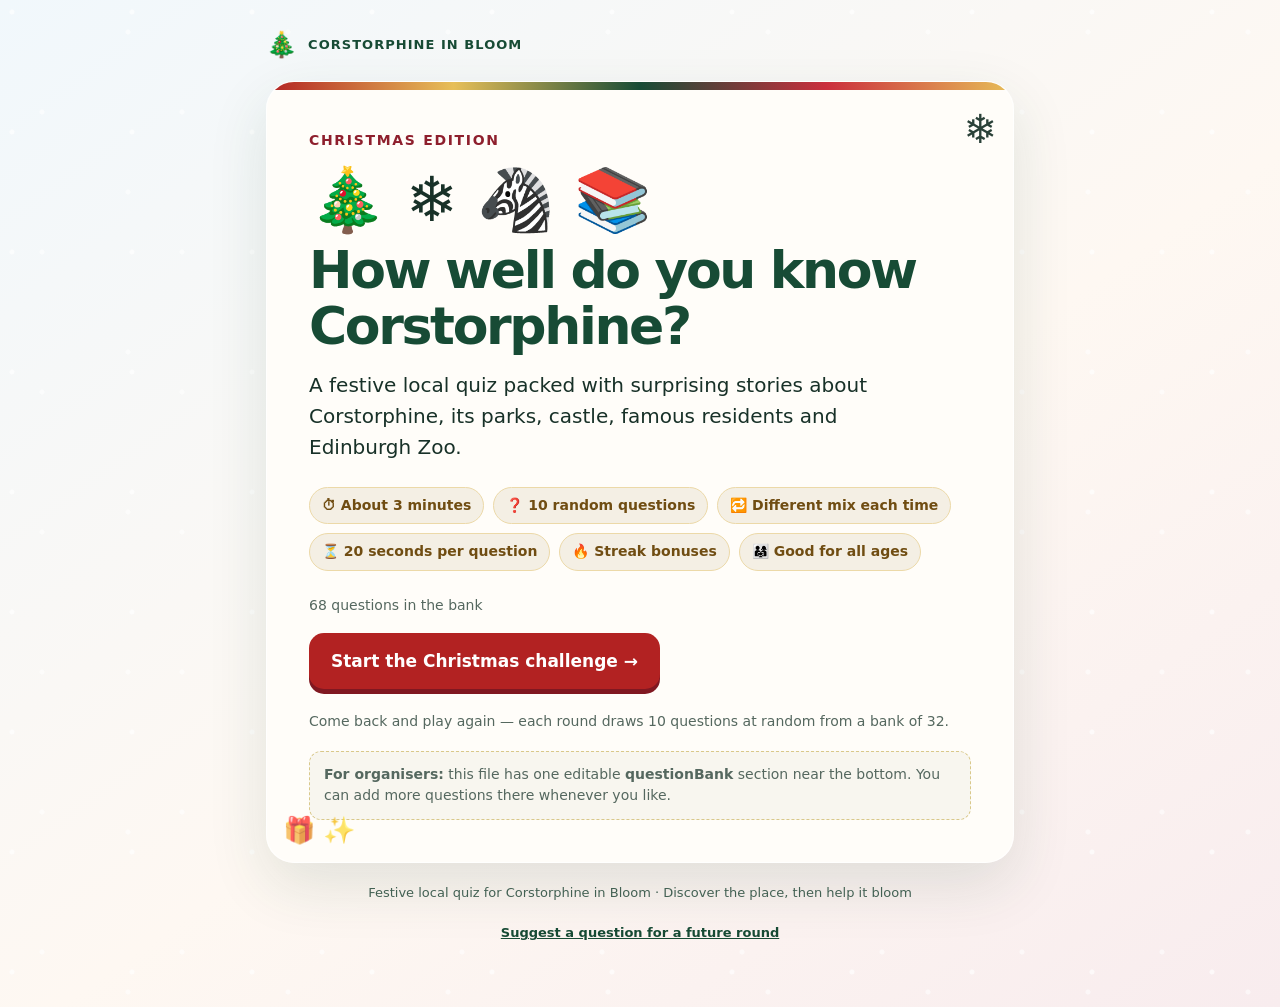
==== quiz/index.html @ d13b9b43 "Publish Corstorphine Christmas quiz with embedded local photos" ====
<!doctype html>
<html lang="en-GB">
<head>
<meta charset="utf-8">
<meta name="viewport" content="width=device-width,initial-scale=1">
<meta name="theme-color" content="#174b35">
<title>How Well Do You Know Corstorphine? – Christmas Edition</title>
<meta name="description" content="A festive local quiz from Corstorphine in Bloom with 10 rotating questions about Corstorphine, its parks and local stories.">
<style>
:root{
  --pine:#174b35;
  --holly:#b22222;
  --berry:#cb2f3d;
  --gold:#e7bf58;
  --snow:#fffdf9;
  --ice:#eef7fb;
  --ink:#183128;
  --muted:#55685f;
}
*{box-sizing:border-box}
body{
  margin:0;
  min-height:100vh;
  color:var(--ink);
  font:17px/1.55 system-ui,-apple-system,Segoe UI,Arial,sans-serif;
  background:
    radial-gradient(circle at 10% 10%, rgba(255,255,255,.65) 0 2px, transparent 3px),
    radial-gradient(circle at 80% 20%, rgba(255,255,255,.55) 0 2px, transparent 3px),
    radial-gradient(circle at 30% 80%, rgba(255,255,255,.55) 0 2px, transparent 3px),
    linear-gradient(145deg,#f1f8fc 0%,#fef8f2 55%,#f8ecee 100%);
  background-size:120px 120px,160px 160px,140px 140px,auto;
}
.wrap{max-width:780px;margin:auto;padding:26px 16px 48px}
.brand{display:flex;align-items:center;gap:10px;margin-bottom:16px;font-size:13px;font-weight:800;letter-spacing:.08em;text-transform:uppercase;color:var(--pine)}
.brand .icon{font-size:25px}
.panel{
  position:relative;
  overflow:hidden;
  background:rgba(255,253,249,.95);
  border-radius:28px;
  padding:clamp(22px,5vw,42px);
  border:1px solid rgba(255,255,255,.85);
  box-shadow:0 22px 60px rgba(23,75,53,.12);
}
.panel:before{
  content:"";
  position:absolute;inset:0 0 auto 0;height:8px;
  background:linear-gradient(90deg,var(--holly),var(--gold),var(--pine),var(--berry),var(--gold));
}
.hidden{display:none!important}
.decor-top{position:absolute;right:16px;top:16px;font-size:40px;opacity:.92}
.decor-bottom{position:absolute;left:16px;bottom:12px;font-size:26px;opacity:.75}
.eyebrow{font-weight:850;font-size:14px;letter-spacing:.12em;text-transform:uppercase;color:#8e1f2d;margin-top:6px}
.heroart{font-size:62px;line-height:1;margin:18px 0 12px}
h1{font-size:clamp(31px,6vw,52px);line-height:1.06;letter-spacing:-.045em;margin:10px 0 16px;color:var(--pine)}
h2{font-size:clamp(24px,4vw,34px);line-height:1.2;margin:12px 0 18px;color:var(--pine)}
p{margin:0 0 16px}
.lead{font-size:20px;max-width:610px}
.pills{display:flex;gap:9px;flex-wrap:wrap;margin:24px 0}
.pill{padding:7px 12px;border-radius:999px;font-size:14px;font-weight:750;background:#f4efe4;color:#704d12;border:1px solid #ecd9a8}
.primary,.secondary,.choice{font:inherit;cursor:pointer}
.primary{
  background:var(--holly);color:#fff;border:0;border-radius:15px;
  padding:15px 22px;font-weight:800;min-height:52px;
  box-shadow:0 5px 0 #801821;
}
.primary:hover{background:#c52c2c}
.primary:active{transform:translateY(3px);box-shadow:0 2px 0 #801821}
.secondary{
  background:white;color:var(--pine);border:2px solid #cfe0d6;border-radius:13px;
  padding:12px 17px;font-weight:750;
}
.primary:focus-visible,.secondary:focus-visible,.choice:focus-visible{outline:3px solid var(--gold);outline-offset:4px}
.progressrow{display:flex;justify-content:space-between;align-items:center;gap:8px;font-size:14px;font-weight:750;color:var(--muted);margin-bottom:12px}
.bar{height:11px;border-radius:999px;background:#e5ece8;overflow:hidden;margin-bottom:24px}
.fill{height:100%;width:0;transition:width .3s;background:linear-gradient(90deg,var(--pine),#2c7b59,var(--gold))}
.qemoji{font-size:58px;line-height:1.1;margin-bottom:10px}
.stack{display:grid;gap:12px}
.choice{
  background:#fff;border:2px solid #dde8e2;border-radius:16px;padding:14px 16px;text-align:left;
  color:var(--ink);min-height:55px;font-weight:650;transition:border-color .15s,background .15s,transform .08s;
}
.choice:hover:not(:disabled){border-color:#7fb193;background:#f5faf7;transform:translateY(-1px)}
.choice:disabled{cursor:default}
.choice.correct{border-color:#2f7c58;background:#e6f6ec}
.choice.wrong{border-color:#c36a5d;background:#fff1ee}
.feedback{border-left:5px solid #2f7c58;background:#edf8f0;padding:15px 18px;border-radius:8px;margin-top:20px}
.feedback strong{display:block;margin-bottom:6px}
.questionfoot{display:flex;justify-content:space-between;align-items:center;gap:12px;flex-wrap:wrap;margin-top:20px}
.scorebadge{background:#edf6ef;color:var(--pine);padding:7px 12px;border-radius:999px;font-weight:800}
.medal{display:block;font-size:82px;line-height:1;margin:6px 0 12px}
.bigscore{font-size:62px;line-height:1;font-weight:900;letter-spacing:-.05em;color:var(--pine);margin:8px 0 16px}
.sharebox{background:#f3f8f5;border:1px solid #deebe4;padding:18px;border-radius:16px;margin:20px 0}
.actions{display:flex;gap:11px;flex-wrap:wrap}
.small{font-size:14px;color:var(--muted)}
a{color:var(--pine);font-weight:750}
.footer{text-align:center;font-size:13px;color:#466356;margin-top:20px}
.codehint{background:#f8f6ef;border:1px dashed #d9c88a;padding:12px 14px;border-radius:12px;margin-top:18px}
.sr{position:absolute;width:1px;height:1px;padding:0;margin:-1px;overflow:hidden;clip:rect(0,0,0,0);white-space:nowrap;border:0}
@media(max-width:480px){
  .wrap{padding:14px 12px 34px}
  .panel{border-radius:22px}
  .heroart{font-size:48px}
  .actions>*{width:100%}
  .questionfoot .primary{width:100%}
}

/* Game edition additions */
.game-stats{display:grid;grid-template-columns:repeat(3,minmax(0,1fr));gap:8px;margin:0 0 16px}
.stat{background:#f3f8f3;border:1px solid #d9e8da;border-radius:13px;padding:8px 10px;text-align:center}
.stat strong{display:block;color:var(--pine);font-size:23px;font-variant-numeric:tabular-nums;line-height:1.2}
.stat span{font-size:12px;font-weight:750;color:var(--muted)}
.timer-low{background:#fff0ed;border-color:#dba5a0}.timer-low strong{color:#ae252c}
.question-photo{position:relative;margin:0 0 17px;border-radius:17px;overflow:hidden;background:#e3e9e4}
.question-photo img{width:100%;max-height:225px;object-fit:cover;display:block}
.question-photo figcaption{background:#f6f9f6;padding:5px 10px;font-size:11px;color:#486457}
.game-toast{min-height:30px;font-size:16px;font-weight:850;color:#b22222;margin:7px 0;transition:opacity .2s}
.board{background:#f8f4e9;border:1px solid #e9d9ad;padding:18px;border-radius:17px;margin:20px 0}
.board h2{font-size:23px;margin:0 0 6px}
.board ol{padding-left:26px;margin:12px 0;display:grid;gap:7px}
.board li{padding:8px;background:#fff;border-radius:8px}
.board label{font-weight:700;display:block;margin:12px 0 6px}
.board input{min-height:48px;border-radius:10px;border:2px solid #c8d8cd;font:inherit;padding:9px 12px;width:100%;max-width:310px}
.board .small{margin-top:8px}
.board .actions{margin-top:12px}
@media(prefers-reduced-motion:reduce){*{scroll-behavior:auto!important;transition:none!important}}
</style>
</head>
<body>
<main class="wrap">
  <div class="brand"><span class="icon">🎄</span> Corstorphine in Bloom</div>

  <section class="panel" id="intro">
    <div class="decor-top" aria-hidden="true">❄️</div>
    <div class="decor-bottom" aria-hidden="true">🎁 ✨</div>
    <div class="eyebrow">Christmas edition</div>
    <div class="heroart" aria-hidden="true">🎄 ❄️ 🦓 📚</div>
    <h1>How well do you know Corstorphine?</h1>
    <p class="lead">A festive local quiz packed with surprising stories about Corstorphine, its parks, castle, famous residents and Edinburgh Zoo.</p>
    <div class="pills">
      <span class="pill">⏱ About 3 minutes</span>
      <span class="pill">❓ 10 random questions</span>
      <span class="pill">🔁 Different mix each time</span><span class="pill">⏳ 20 seconds per question</span><span class="pill">🔥 Streak bonuses</span>
      <span class="pill">👨‍👩‍👧 Good for all ages</span>
    </div>
    <p class="small" id="bankCount">68 questions in the bank</p><button class="primary" id="start">Start the Christmas challenge →</button>
    <p class="small" style="margin-top:22px">Come back and play again — each round draws 10 questions at random from a bank of 32.</p>
    <div class="codehint small"><strong>For organisers:</strong> this file has one editable <strong>questionBank</strong> section near the bottom. You can add more questions there whenever you like.</div>
  </section>

  <section class="panel hidden" id="game" aria-label="Quiz">
    <div class="decor-top" aria-hidden="true">☃️</div>
    <div class="progressrow">
      <span id="counter">Question 1 of 10</span>
      <span id="runningScore">0 points</span>
    </div>
    <div class="bar" aria-hidden="true"><div class="fill" id="fill"></div></div><div class="game-stats"><div class="stat" id="timerbox"><strong id="timer">20</strong><span>Seconds left</span></div><div class="stat"><strong id="points">0</strong><span>Total points</span></div><div class="stat"><strong id="streak">0 🔥</strong><span>Correct streak</span></div></div><figure class="question-photo hidden" id="questionPhoto"><img id="questionImage" loading="lazy" alt=""/><figcaption id="photoCredit"></figcaption></figure><div id="bonusToast" class="game-toast" aria-live="polite"></div>
    <div id="qemoji" class="qemoji" aria-hidden="true">🎄</div>
    <h2 id="question"></h2>
    <div class="stack" id="choices"></div>
    <div id="feedback" class="feedback hidden" role="status" aria-live="polite"></div>
    <div class="questionfoot">
      <span class="small" id="hintline">Choose one answer</span>
      <button class="primary hidden" id="next">Next question →</button>
    </div>
  </section>

  <section class="panel hidden" id="result" aria-label="Your results">
    <div class="decor-top" aria-hidden="true">⭐</div>
    <div class="eyebrow">Quiz completed</div>
    <span id="medal" class="medal" aria-hidden="true">🏅</span>
    <h1 id="resulttitle">Corstorphine Explorer</h1>
    <div id="bigscore" class="bigscore">5 / 10</div><p id="finalPoints" style="font-weight:850;font-size:22px;color:var(--holly)"></p><p class="small" id="bestScore"></p>
    <p id="resultmessage" class="lead"></p>

    <div class="board"><h2>🏆 Beat your family!</h2><p class="small">Take turns on this device and see who gets the highest points. Nicknames only, no account needed.</p><label for="playerName">Your nickname</label><input id="playerName" maxlength="22" placeholder="e.g. Granny Mo" autocomplete="off"/><div class="actions"><button class="secondary" id="saveScore">Add to family board</button><button class="secondary" id="clearBoard">Clear board</button></div><ol id="leaderboard"><li>Be the first to set a score!</li></ol><p class="small">Scores stay in this browser only. They are not an online leaderboard.</p></div><div class="sharebox">
      <strong>Challenge your neighbours</strong>
      <p style="margin-top:8px">Share your score and see if anyone else can beat it.</p>
      <button class="primary" id="share">Share my result ↗</button>
      <p class="small" id="sharestatus" role="status" style="margin:12px 0 0"></p>
    </div>

    <h2 style="font-size:24px">Love Corstorphine? Help it bloom 🌸</h2>
    <p>Corstorphine in Bloom brings together residents, businesses, schools and community groups to brighten streets, care for planters and make the area more nature-friendly.</p>
    <p>Even <strong>15 minutes</strong> of watering, weeding or checking a planter can help. No experience is needed.</p>

    <div class="actions">
      <a class="primary" style="text-decoration:none;display:inline-flex;align-items:center" href="https://corstorphineinbloom.com/" target="_blank" rel="noopener">See what’s happening ↗</a>
      <button class="secondary" id="restart">Play again with 10 new questions ↻</button>
    </div>

    <p class="small" style="margin-top:22px">Questions are adapted from the 2026 Corstorphine Fair parks quiz, with Gyle Park excluded as requested. The bank now includes local inns, shops and street-name stories.</p>
  </section>

  <p class="footer">Festive local quiz for Corstorphine in Bloom · Discover the place, then help it bloom</p>
<p class="footer"><a href="mailto:corstorphineinbloom@gmail.com?subject=New%20Corstorphine%20Quiz%20Question">Suggest a question for a future round</a></p></main>

<script>
(()=>{'use strict';

/*
  EDITING THE QUIZ BANK
  ---------------------
  - Add new questions by copying one object and changing the text.
  - Keep four answer options in the array "a".
  - "right" is the answer number, starting from 0.
  - Example:
    {
      emoji:'🌳',
      q:'Your question goes here?',
      a:['Answer one','Answer two','Answer three','Answer four'],
      right:2,
      info:'A short explanation shown after the user answers.'
    }
  - The quiz automatically chooses 10 random questions each time.
*/

const quizSettings = {
  questionsPerRound: 10,
  quizTitle: 'How Well Do You Know Corstorphine?'
};

let questionBank = [
  {
    emoji:'⚽',
    q:'In which Corstorphine park did Hibs win their first Edinburgh Cup by beating Hearts in 1879?',
    a:['Union Park','St Margaret’s Park','Drum Brae Park','Clermiston Park'],
    right:0,
    info:'Union Park! Hibernian beat Hearts 2–0 in the Edinburgh Cup final replay in 1879. Hearts had won the 1878 final.'
  },
  {
    emoji:'🦓',
    q:'From which local green space might you spot zebras?',
    a:['Clermiston Park','Corstorphine Hill','Union Park','Drum Brae Park'],
    right:1,
    info:'Corstorphine Hill overlooks Edinburgh Zoo, so a zebra sighting is possible from the hill.'
  },
  {
    emoji:'🏅',
    q:'Where did Olympic champion Eric Liddell later run a 440-yard race?',
    a:['St Margaret’s Park','Union Park','Clermiston Park','Drum Brae Park'],
    right:1,
    info:'Union Park hosted a race involving Eric Liddell, the runner celebrated in Chariots of Fire.'
  },
  {
    emoji:'🗿',
    q:'Which local hill has signs of human activity from roughly 5,000 years ago?',
    a:['Corstorphine Hill','Blackford Hill','Craiglockhart Hill','Drum Brae Park'],
    right:0,
    info:'Corstorphine Hill has ancient cup-and-ring markings showing very early human activity.'
  },
  {
    emoji:'🎸',
    q:'Which park did author Irvine Welsh visit on breaks from his nearby workplace?',
    a:['St Margaret’s Park','Union Park','Clermiston Park','Drum Brae Park'],
    right:0,
    info:'St Margaret’s Park is linked to Irvine Welsh, who worked nearby at Ladywell House.'
  },
  {
    emoji:'✈️',
    q:'What famous aerobatic display team is shown flying over Corstorphine in this photo?',
    a:['The Red Arrows','The Blue Angels','The Snowbirds','The Battle of Britain Memorial Flight'],
    right:0,
    info:'The Red Arrows are the Royal Air Force aerobatic team, famous for their precision flying and smoke trails.'
  },
  {
    emoji:'⛪',
    q:'Which park is overlooked by a church designed by architect Sir Basil Spence?',
    a:['Union Park','Drum Brae Park','Clermiston Park','St Margaret’s Park'],
    right:2,
    info:'Clermiston Park is overlooked by St Andrew’s Church, designed by Sir Basil Spence.'
  },
  {
    emoji:'🏟️',
    q:'Which local park was used for annual Hearts supporters’ outings?',
    a:['St Margaret’s Park','Union Park','Clermiston Park','Drum Brae Park'],
    right:0,
    info:'St Margaret’s Park hosted annual Hearts supporters’ outings. The original Corstorphine Fair quiz also links these visits with the longer permitted opening hours of local pubs.'
  },
  {
    emoji:'🌄',
    q:'Which local place name comes from Gaelic for “brow of the ridge”?',
    a:['Clermiston','Carrick Knowe','Drum Brae','Pinkhill'],
    right:2,
    info:'Drum Brae comes from the Gaelic Druim Bràigh.'
  },
  {
    emoji:'🕰️',
    q:'Which park was created in 1961?',
    a:['Union Park','Drum Brae Park','St Margaret’s Park','Clermiston Park'],
    right:1,
    info:'Drum Brae Park is the youngest of the parks featured in this quiz.'
  },
  {
    emoji:'📚',
    q:'Which park has Drum Brae Library opposite it?',
    a:['Clermiston Park','St Margaret’s Park','Union Park','Drum Brae Park'],
    right:0,
    info:'Clermiston Park has Drum Brae Library opposite it.'
  },
  {
    emoji:'🚶',
    q:'Which hill is one of Corstorphine’s best-known places for views over the city and beyond?',
    a:['Union Park','Corstorphine Hill','Clermiston Park','St Margaret’s Park'],
    right:1,
    info:'Corstorphine Hill is famous for its views, woodland walks and links to local history and wildlife.'
  },
  {
    emoji:"📜",
    q:"What is the earliest recorded spelling of Corstorphine, appearing in a charter from 1128?",
    a:["Crostorfin", "Corstorphynne", "Corstorphan", "Crostorphill"],
    right:0,
    info:"Crostorfin (also recorded as Crostorfyn) appears in early records associated with David I and Holyrood Abbey."
  },
  {
    emoji:"🏰",
    q:"Which medieval family acquired Corstorphine lands during the 1370s?",
    a:["The Mowbrays", "The Forresters", "The Douglases", "The Sinclairs"],
    right:1,
    info:"Sir Adam Forrester bought Corstorphine lands in the 1370s. His family later became closely associated with the castle and church."
  },
  {
    emoji:"🏙️",
    q:"In which year was Corstorphine incorporated into Edinburgh?",
    a:["1896", "1913", "1920", "1935"],
    right:2,
    info:"Corstorphine became part of Edinburgh in 1920."
  },
  {
    emoji:"🕊️",
    q:"Which building survives from the old Corstorphine Castle estate?",
    a:["The castle gatehouse", "The dovecot", "The great hall", "The castle chapel"],
    right:1,
    info:"The 16th-century Corstorphine Dovecot, or Doocot, survives from the castle estate."
  },
  {
    emoji:"🪺",
    q:"Roughly how many nesting boxes are inside Corstorphine Dovecot?",
    a:["360", "660", "1,060", "1,600"],
    right:2,
    info:"The dovecot has about 1,060 nesting boxes for pigeons."
  },
  {
    emoji:"🌳",
    q:"What kind of famous tree stood by the Corstorphine Dovecot until 1998?",
    a:["An oak", "A sycamore", "An elm", "A beech"],
    right:1,
    info:"The Sycamore of Corstorphine was lost during the Boxing Day storms in 1998."
  },
  {
    emoji:"🕵️",
    q:"Which nobleman was killed in 1679 in the story associated with Christian Nimmo and the Corstorphine sycamore?",
    a:["James Forrester, 2nd Lord Forrester", "John Forrester, 1st Lord Forrester", "Sir Walter Scott", "Sir Adam Forrester"],
    right:0,
    info:"James Forrester, 2nd Lord Forrester, was murdered in 1679. Christian Nimmo was convicted of his murder."
  },
  {
    emoji:"⛪",
    q:"To which saint is Corstorphine Old Parish Church dedicated?",
    a:["St Margaret", "St Andrew", "St John the Baptist", "St Cuthbert"],
    right:2,
    info:"The church is dedicated to St John the Baptist and developed from the medieval collegiate church."
  },
  {
    emoji:"✝️",
    q:"What unusual ground plan is associated with Corstorphine Old Parish Church?",
    a:["A round plan", "A Jerusalem Cross plan", "An octagonal plan", "A triangular plan"],
    right:1,
    info:"Its medieval layout is often described as a Jerusalem Cross or cruciform plan."
  },
  {
    emoji:"🥛",
    q:"What was the celebrated old local delicacy called “Corstorphine Cream”?",
    a:["A custard tart", "A soured milk dish", "A whipped egg pudding", "An oat-based ice cream"],
    right:1,
    info:"It was a thickened soured-milk delicacy, traditionally made by adding warm milk to buttermilk."
  },
  {
    emoji:"🏪",
    q:"What is the nickname of the tiny building on St John’s Road measuring only about 40 inches wide?",
    a:["The Narrow House", "The Wee Shop", "The Penny Booth", "The Little Toll"],
    right:1,
    info:"The Wee Shop has been used for several different small businesses over the years."
  },
  {
    emoji:"🌷",
    q:"Which park was donated by Christopher Douglas Brown and opened in 1915?",
    a:["Union Park", "Drum Brae Park", "St Margaret’s Park", "Clermiston Park"],
    right:2,
    info:"St Margaret’s Park was gifted to the community and opened in 1915."
  },
  {
    emoji:"🏠",
    q:"What is the name of the historic building in St Margaret’s Park housing the Heritage Centre?",
    a:["Gibson Hall", "The Dower House", "Corstorphine Lodge", "Forester Hall"],
    right:1,
    info:"The Dower House, also known as Gibson’s Lodge, is home to the Corstorphine Heritage Centre."
  },
  {
    emoji:"📚",
    q:"Which famous writer is commemorated by the tower on Corstorphine Hill?",
    a:["Robert Burns", "Sir Walter Scott", "Robert Louis Stevenson", "Arthur Conan Doyle"],
    right:1,
    info:"The tower commemorates Sir Walter Scott and was built for the centenary of his birth."
  },
  {
    emoji:"🗼",
    q:"What is another local name for Corstorphine Hill Tower?",
    a:["Craigmount Tower", "Clermiston Tower", "Ravelston Tower", "Ladywell Tower"],
    right:1,
    info:"The landmark is commonly called Clermiston Tower, and is also known as Scott Tower."
  },
  {
    emoji:"🦁",
    q:"In which year did Edinburgh Zoo first open?",
    a:["1899", "1908", "1913", "1925"],
    right:2,
    info:"Edinburgh Zoo opened in 1913 on the slopes of Corstorphine Hill."
  },
  {
    emoji:"🐻",
    q:"What was the name of the bear that served with Polish soldiers and later lived at Edinburgh Zoo?",
    a:["Bamse", "Wojtek", "Misha", "Bruno"],
    right:1,
    info:"Wojtek, a Syrian brown bear, travelled with the Polish II Corps during the Second World War and later lived at Edinburgh Zoo."
  },
  {
    emoji:"🐧",
    q:"What military rank did Edinburgh Zoo’s king penguin Sir Nils Olav III reach in 2023?",
    a:["Colonel", "Brigadier", "Major General", "Field Marshal"],
    right:2,
    info:"Sir Nils Olav III became a Major General in the Norwegian King’s Guard in 2023, after having been a Brigadier since 2016."
  },
  {
    emoji:"👩‍🎓",
    q:"Which pioneering suffragist and University of Edinburgh science graduate grew up in Corstorphine?",
    a:["Elsie Inglis", "Chrystal Macmillan", "Sophia Jex-Blake", "Flora Stevenson"],
    right:1,
    info:"Chrystal Macmillan was a pioneering suffragist, lawyer and the first woman to graduate in science from the University of Edinburgh."
  },
  {
    emoji:"📕",
    q:"In which Robert Louis Stevenson novel does David Balfour pass through Corstorphine?",
    a:["Treasure Island", "The Master of Ballantrae", "Kidnapped", "The Black Arrow"],
    right:2,
    info:"David Balfour travels through the area in Kidnapped, first published in 1886."
  },
  {"emoji":"🌊","q":"Which two lochs once lay on either side of old Corstorphine?","a":["Corstorphine Loch and Gogar Loch","Duddingston Loch and Lochend Loch","Nor Loch and Craigcrook Loch","Linlithgow Loch and Blackford Pond"],"right":0,"info":"Corstorphine Loch lay to the east and Gogar Loch to the west. The low-lying ground was once much wetter than it is today."},
  {"emoji":"🌾","q":"By which decade had Corstorphine’s old lochs been completely drained?","a":["The 1770s","The 1830s","The 1890s","The 1920s"],"right":1,"info":"Drainage began in the 1660s and was completed by about 1837. Much of the old loch area became meadowland."},
  {"emoji":"💧","q":"What is the name of the old drainage watercourse associated with Corstorphine’s lochs?","a":["The Gogar Lade","The Stank Burn","The Braid Burn","The Figgate Burn"],"right":1,"info":"The Stank Burn connected the wet ground around Corstorphine and was altered during centuries of drainage work."},
  {"emoji":"🫧","q":"What sort of mineral water made Corstorphine’s Physic Well a fashionable 18th-century attraction?","a":["Salt water","Iron-rich chalybeate water","Sulphurous water","Sparkling limestone water"],"right":2,"info":"The Physic Well was known for its sulphurous mineral water. In 1749 a stagecoach began bringing visitors from Edinburgh."},
  {"emoji":"🪨","q":"Where can you find surviving restored stonework associated with Corstorphine’s Physic Well?","a":["Beside Clermiston Tower","At the bottom of Dunsmuir Court","Inside the Dower House","Behind Edinburgh Zoo"],"right":1,"info":"The stone edging near Dunsmuir Court was restored in 1972–73 after being buried. The original well was nearby."},
  {"emoji":"🌸","q":"Which historic well name is remembered in Corstorphine street names?","a":["Ladywell","St Anne’s Well","The Monks’ Well","Queen Margaret’s Well"],"right":0,"info":"Ladywell survives in local street names. Historical accounts also associate a Well of Our Lady with the site of the later Physic Well."},
  {"emoji":"🚂","q":"In what year did the North British Railway open the Corstorphine branch line and terminus?","a":["1888","1902","1913","1924"],"right":1,"info":"The terminus opened on 1 February 1902, connecting Corstorphine with Edinburgh by rail."},
  {"emoji":"⏱️","q":"How long did the journey from Corstorphine station to Edinburgh Waverley take?","a":["11 minutes","24 minutes","38 minutes","50 minutes"],"right":0,"info":"Just 11 minutes! That was the advertised journey time on the former Corstorphine branch."},
  {"emoji":"🚉","q":"In what year did Corstorphine railway station close to passenger services?","a":["1948","1959","1968","1979"],"right":2,"info":"Passenger services ended on 1 January 1968, following the last trains in December 1967. Freight ceased in February."},
  {"emoji":"🏘️","q":"What now occupies the former site of Corstorphine railway station?","a":["A shopping centre","The Paddockholm housing estate","A public swimming pool","A railway museum"],"right":1,"info":"The old station site was redeveloped for housing at The Paddockholm, near Station Road."},
  {"emoji": "👻", "q": "Which St John’s Road pub is named after a ghost linked to Christian Nimmo and the 1679 murder of Lord Forrester?", "a": ["The White Lady", "The Torfin", "The Corstorphine Inn", "The Oak Inn"], "right": 0, "info": "The White Lady takes its name from a local ghost story. Christian Nimmo was convicted of killing Lord Forrester in 1679, and folklore associates her ghost with a sycamore tree near the dovecot."},
  {"emoji": "🐴", "q": "Which old St John’s Road inn once welcomed horse-drawn buses and was later replaced by The Torfin?", "a": ["The Harp Inn", "The Black Bull Inn", "The Oak Inn", "The White Lady"], "right": 2, "info": "The Oak Inn, also called The Oak, was one of the old coaching stops on St John’s Road. The Torfin later took its place."},
  {"emoji": "🎳", "q": "What is the traditional nickname of the Corstorphine Inn, and which game facility did it lose?", "a": ["The Corrie — a skittle alley", "The Oak — a billiards room", "The Torfin — a bowling green", "The Lady — a dartboard"], "right": 0, "info": "Locals call the Corstorphine Inn “the Corrie”. It once had a skittle alley, which was removed during alterations."},
  {"emoji": "🍀", "q": "Which inn once stood near the High Street and Saughton Road corner called Irish Corner?", "a": ["The Oak Inn", "The Black Bull Inn", "The Harp Inn", "The Red Lion Inn"], "right": 1, "info": "The Black Bull Inn gave the corner its landmark. The area was called Irish Corner because Irish workers lived nearby, including people who came for canal and railway construction."},
  {"emoji": "🏨", "q": "Why was the Mansion House near Corstorphine Primary School originally built around 1750?", "a": ["As a coaching stable", "As a parish courthouse", "As lodging for visitors taking the Physic Well waters", "As a military barracks"], "right": 2, "info": "The Mansion House was a kind of spa lodging house for visitors who came to drink the water from the Physic Well. It was demolished in 1952 as the school expanded."},
  {"emoji": "🚶", "q": "What traditional Scots name was used for Manse Road, the narrow lane leading towards St Ninian’s?", "a": ["The Wynd", "The Slap", "The Vennel", "The Brae"], "right": 1, "info": "It was known as “the Slap” or “Barney’s Slap”. Locals spoke of going “down the Loan” and “up the Slap”."},
  {"emoji": "🌳", "q": "What formed the old Cross of Corstorphine, recalled in the name Cross Cottages?", "a": ["Five elm trees arranged as a square with one in the middle", "Four standing stones in a straight line", "A stone cross beside three yew trees", "Six oak trees around a village pump"], "right": 0, "info": "The Cross of Corstorphine was a group of five elm trees: one at each corner of a square and a fifth in the centre. Nearby houses were called Cross Cottages."},
  {"emoji": "🏡", "q": "According to local accounts, who gave Traquair Park its name?", "a": ["Mary, Queen of Scots", "Maud Traquair", "Margaret Forrester", "Chrystal Macmillan"], "right": 1, "info": "Local accounts attribute the name to Maud Traquair, mother of John and W. Traquair Dickson, whose family was associated with Corstorphine House."},
  {"emoji": "📖", "q": "Which Corstorphine Hill viewpoint, mentioned in Kidnapped, gave its name to a nearby road?", "a": ["Rest and Be Thankful", "The King’s Seat", "The Five Sisters", "The Old Quarry"], "right": 0, "info": "Rest and Be Thankful is a traditional stopping point on Corstorphine Hill. Robert Louis Stevenson mentions it in Kidnapped as David Balfour and Alan Breck near Edinburgh."},
  {"emoji": "🧵", "q": "What surprising clothing trade once operated in Corstorphine’s tiny Wee Shop on St John’s Road?", "a": ["A kilt weaver", "A hat milliner", "A corsetry maker", "A shoelace merchant"], "right": 2, "info": "The Wee Shop’s occupants have reportedly included a corsetry maker or staymaker — remarkable given how tiny the premises are."},

  {"emoji": "🏫", "q": "In what year was Corstorphine Primary School first founded near its current site?", "a": ["1646", "1729", "1848", "1902"], "right": 0, "info": "The first Lord Forrester established Corstorphine School in 1646. Later school buildings followed, including one built in 1848."},
  {"emoji": "📯", "q": "Which two symbols feature on Corstorphine Primary School’s badge?", "a": ["A lion and a thistle", "A castle and a crown", "A hunting horn and a lamp", "A tree and a book"], "right": 2, "info": "The school badge combines a Forrester hunting horn with a lamp. The lamp recalls the old light that guided travellers across marshy ground."},
  {"emoji": "🎒", "q": "Which Catholic boys’ school operated at Beechwood House on Corstorphine Road from 1953 to 1978?", "a": ["St Mary’s Academy", "Scotus Academy", "St Cuthbert’s College", "Holyrood Academy"], "right": 1, "info": "Scotus Academy opened at Beechwood House in 1953. It was run by the Christian Brothers."},
  {"emoji": "⛪", "q": "What was St Ninian’s Church on St John’s Road originally called when it opened in 1844?", "a": ["Corstorphine Free Church", "St John’s Mission", "Corstorphine Collegiate Church", "West Edinburgh Kirk"], "right": 0, "info": "It began as Corstorphine Free Church after the 1843 Disruption. It adopted the name St Ninian’s in 1929."},
  {"emoji": "🕯️", "q": "The Victorian gas lamps in St Ninian’s Church originally came from which Edinburgh meeting place?", "a": ["Usher Hall", "Assembly Rooms on George Street", "Tanfield Hall", "Music Hall in Queen Street"], "right": 2, "info": "The church’s first minister, the Rev Dr George Burns, obtained its gasoliers from the hall at Tanfield, where the Free Church’s first General Assembly met in 1843."},
  {"emoji": "🌳", "q": "What wood was used for the large cross installed in St Ninian’s Church during its 1953 refurbishment?", "a": ["Oak", "Sycamore", "Pine", "Ash"], "right": 1, "info": "The cross was made from sycamore to connect the church with Corstorphine’s historic sycamore tree."},
  {"emoji": "🪖", "q": "On which local road does the Corstorphine War Memorial stand?", "a": ["Kirk Loan", "St John’s Road", "Manse Road", "High Street"], "right": 0, "info": "The Corstorphine War Memorial stands on Kirk Loan, beside Corstorphine Old Parish Church."},
  {"emoji": "📯", "q": "Which heraldic emblem appears on the Corstorphine War Memorial’s shield?", "a": ["Three hunting horns", "A crowned lion", "Three towers", "Two crossed swords"], "right": 0, "info": "The three hunting horns are associated with the arms of the Forrester family of Corstorphine."},
  {"emoji": "🥌", "q": "In what year was Corstorphine Curling Club founded?", "a": ["1764", "1829", "1891", "1920"], "right": 1, "info": "Corstorphine Curling Club dates from 1829, when outdoor ice was central to the sport."},
  {"emoji": "🎳", "q": "In what year was Corstorphine Bowling Club formed?", "a": ["1829", "1876", "1891", "1913"], "right": 2, "info": "Corstorphine Bowling Club was founded on 27 July 1891. Its first green was in the grounds of Dunsmuir."},
  {emoji:'🏺',q:'What Roman-era objects have been found on Corstorphine Hill?',a:['Pottery fragments','An intact legionary helmet','A marble amphitheatre','A complete Roman chariot'],right:0,info:'Fragments of Roman pottery are among the archaeological finds recorded on Corstorphine Hill. They do not by themselves prove there was a Roman fort on the hill.'},
  {emoji:'🛡️',q:'An enclosure at Broomhall has been suggested as what kind of Roman site?',a:['A possible fort','A confirmed amphitheatre','A Roman bathhouse','An imperial palace'],right:0,info:'The Broomhall enclosure has been interpreted as a possible Roman fort, but its Roman date and function remain unconfirmed.'},
  {emoji:'🪨',q:'Near which place was a Roman milestone found that helps reveal Roman roads west of Edinburgh?',a:['Ingliston','St Margaret’s Park','Carrick Knowe station','Clermiston Tower'],right:0,info:'The Ingliston milestone names the First Cohort of Cugerni and dates to the Antonine period, around AD 140–144.'},
  {emoji:'🛁',q:'Why did visitors travel to Corstorphine in the 1700s?',a:['To take the mineral waters at the Physic Well','To see the first Edinburgh Zoo penguins','To ride a railway into the city','To visit a Roman amphitheatre'],right:0,info:'Corstorphine’s sulphurous Physic Well became a fashionable spa attraction in the eighteenth century, with visitors travelling out from Edinburgh.'},
  {emoji:'🍻',q:'Why were annual Hearts supporters’ outings to St Margaret’s Park associated with Corstorphine pubs?',a:['Local drinking rules could allow longer opening for qualifying travellers','The park had its own football stadium','Every visitor received a free match ticket','The pubs were owned by Hearts'],right:0,info:'The original Corstorphine Fair quiz links the annual outings with the rules that allowed qualifying travellers to be served in hotel premises on Sundays.'},
  {emoji:'🏆',q:'In which year did Hibernian first win the Edinburgh Cup, defeating Hearts in a replay at Corstorphine?',a:['1878','1879','1881','1887'],right:1,info:'Hibernian won the 1879 Edinburgh Cup after defeating Hearts 2–0 in the final replay. Hearts had taken the title in 1878.'}];



// Embedded local photos supplied for the quiz. These are stored inside the HTML file so they display reliably.
const photoAssets = {
  tower: {src: "[data-uri]", label: 'Corstorphine Hill Tower'},
  dower: {src: "[data-uri]", label: 'The Dower House, St Margaret’s Park'},
  church: {src: "[data-uri]", label: 'Corstorphine Old Parish Church'},
  doocot: {src: "[data-uri]", label: 'Corstorphine Dovecot'},
  planes: {src: "[data-uri]", label: 'The Red Arrows above Corstorphine'}
};

function assignPhotoKeys(){
  questionBank.forEach(q => {
    if(q.photoKey) return;
    const text = q.q.toLowerCase();
    if(text.includes('dovecot') || text.includes('doocot')) q.photoKey = 'doocot';
    else if(text.includes('old parish church')) q.photoKey = 'church';
    else if(text.includes('war memorial')) q.photoKey = 'church';
    else if(text.includes('heritage centre') || text.includes('dower house')) q.photoKey = 'dower';
    else if(text.includes('victorian tower on the summit of corstorphine hill') || text.includes('alternative local name for corstorphine hill tower')) q.photoKey = 'tower';
    else if(text.includes('aerobatic display team is shown flying over corstorphine')) q.photoKey = 'planes';
  });
}
assignPhotoKeys();

function showPhoto(q){
  const figure = $('questionPhoto');
  const img = $('questionImage');
  const asset = q.photoKey ? photoAssets[q.photoKey] : null;
  if(!asset){
    figure.classList.add('hidden');
    img.removeAttribute('src');
    img.alt='';
    $('photoCredit').textContent='';
    return;
  }
  img.src = asset.src;
  img.alt = asset.label;
  $('photoCredit').textContent = 'Photo: ' + asset.label;
  figure.classList.remove('hidden');
}


const $ = id => document.getElementById(id);
const show = panel => ['intro','game','result'].forEach(id => $(id).classList.toggle('hidden', id !== panel));

let roundQuestions = [];
let currentIndex = 0;
let score = 0;
let locked = false;
let points = 0, streak = 0, secondsLeft = 20, ticker = null;
let lastRoundIds=[];
const POINTS_PER_CORRECT=100;
function stopTimer(){if(ticker!==null){clearInterval(ticker);ticker=null;}}
function updateStats(){
 $('points').textContent=points;
 $('streak').textContent=streak+' 🔥';
 $('timer').textContent=secondsLeft;
 $('timerbox').classList.toggle('timer-low',secondsLeft<=5);
}
function startTimer(){
 stopTimer(); secondsLeft=20;updateStats();
 ticker=setInterval(()=>{
  if(locked){stopTimer();return;}
  secondsLeft=Math.max(0,secondsLeft-1);updateStats();
  if(secondsLeft===0){stopTimer();selectAnswer(-1);}
 },1000);
}

let previousRoundKeys = [];

function shuffledCopy(arr){
  const copy = [...arr];
  for(let i = copy.length - 1; i > 0; i--){
    const j = Math.floor(Math.random() * (i + 1));
    [copy[i], copy[j]] = [copy[j], copy[i]];
  }
  return copy;
}


function buildRound(){
  const numberToAsk = Math.min(quizSettings.questionsPerRound, questionBank.length);
  const photoQuestions = shuffledCopy(questionBank.filter(q => q.photoKey));
  const nonPhotoQuestions = shuffledCopy(questionBank.filter(q => !q.photoKey));
  const wantedPhotoQuestions = Math.min(3, photoQuestions.length, numberToAsk);

  let selection = [];
  const used = new Set();

  for(const q of photoQuestions){
    if(selection.length >= wantedPhotoQuestions) break;
    if(previousRoundKeys.length && previousRoundKeys.includes(q.q) && photoQuestions.length > wantedPhotoQuestions) continue;
    selection.push(q); used.add(q.q);
  }
  if(selection.length < wantedPhotoQuestions){
    for(const q of photoQuestions){
      if(selection.length >= wantedPhotoQuestions) break;
      if(!used.has(q.q)){ selection.push(q); used.add(q.q); }
    }
  }

  for(const q of nonPhotoQuestions){
    if(selection.length >= numberToAsk) break;
    if(used.has(q.q)) continue;
    if(previousRoundKeys.length && previousRoundKeys.includes(q.q) && nonPhotoQuestions.length > (numberToAsk - wantedPhotoQuestions)) continue;
    selection.push(q); used.add(q.q);
  }
  if(selection.length < numberToAsk){
    for(const q of shuffledCopy(questionBank)){
      if(selection.length >= numberToAsk) break;
      if(!used.has(q.q)){ selection.push(q); used.add(q.q); }
    }
  }

  roundQuestions = shuffledCopy(selection);
  previousRoundKeys = roundQuestions.map(q => q.q);
  currentIndex = 0;
  score = 0; points = 0; streak = 0; updateStats();
}


function renderQuestion(){
  locked = false;
  const q = roundQuestions[currentIndex];
  $('counter').textContent = `Question ${currentIndex + 1} of ${roundQuestions.length}`;
  $('runningScore').textContent = `${score} ${score === 1 ? 'point' : 'points'}`;
  $('fill').style.width = `${(currentIndex / roundQuestions.length) * 100}%`;
  $('qemoji').textContent = q.emoji;
  showPhoto(q);$('bonusToast').textContent='';
  $('question').textContent = q.q;
  $('feedback').classList.add('hidden');
  $('next').classList.add('hidden');
  $('hintline').textContent = 'Choose one answer';
  $('choices').replaceChildren();

  q.a.forEach((answer, index) => {
    const button = document.createElement('button');
    button.className = 'choice';
    button.textContent = answer;
    button.addEventListener('click', () => selectAnswer(index));
    $('choices').appendChild(button);
  });
  startTimer();
}

function selectAnswer(index){
  if(locked) return;
  locked = true;stopTimer();
  const q = roundQuestions[currentIndex];
  const isRight = index === q.right;
  if(isRight){
    score++; streak++;
    const speedBonus=secondsLeft*5;
    const streakBonus=Math.min(streak-1,4)*25;
    points+=POINTS_PER_CORRECT+speedBonus+streakBonus;
    $('bonusToast').textContent=`+${POINTS_PER_CORRECT} correct · +${speedBonus} speed · +${streakBonus} streak = +${POINTS_PER_CORRECT+speedBonus+streakBonus} points!`;
  }else{
    streak=0;
    $('bonusToast').textContent=index===-1?'⏰ Time up! No points this question.':'No points this time — keep going!';
  }
  updateStats();

  [...$('choices').children].forEach((button, j) => {
    button.disabled = true;
    if(j === q.right) button.classList.add('correct');
    else if(j === index) button.classList.add('wrong');
  });

  $('feedback').innerHTML = '';
  const strong = document.createElement('strong');
  strong.textContent = isRight ? '🎉 Correct!' : '⭐ A festive fact for you!';
  const info = document.createElement('div');
  info.textContent = q.info;
  $('feedback').append(strong, info);
  $('feedback').classList.remove('hidden');

  $('runningScore').textContent = `${score} ${score === 1 ? 'point' : 'points'}`;
  $('fill').style.width = `${((currentIndex + 1) / roundQuestions.length) * 100}%`;
  $('hintline').textContent = '';
  $('next').textContent = currentIndex === roundQuestions.length - 1 ? 'See my result →' : 'Next question →';
  $('next').classList.remove('hidden');
  $('next').focus({preventScroll:true});
}

function finishRound(){
  let title = 'Curious Corstorphiner';
  let medal = '🔎';
  let message = 'You’ve discovered some lovely local stories. Why not play again for a different set of questions?';

  if(score === roundQuestions.length){
    title = 'Corstorphine Christmas Champion';
    medal = '🏆';
    message = 'Perfect score! You know Corstorphine brilliantly.';
  } else if(score >= 8){
    title = 'Corstorphine Legend';
    medal = '🌟';
    message = 'Excellent work — you really know your neighbourhood.';
  } else if(score >= 5){
    title = 'Local Explorer';
    medal = '🧭';
    message = 'A strong score — and probably a few surprises along the way.';
  }

  $('resulttitle').textContent = title;
  $('medal').textContent = medal;
  $('bigscore').textContent = `${score} / ${roundQuestions.length}`;
  $('resultmessage').textContent = message;
  $('finalPoints').textContent=`🎯 ${points.toLocaleString('en-GB')} game points`;
  $('bestScore').textContent='Best family board score: '+(loadBoard()[0]?.points?.toLocaleString('en-GB')||'not set')+' points';
  renderBoard();
  $('sharestatus').textContent = '';
  show('result');
  window.scrollTo({top:0, behavior:'smooth'});
}


// When hosted, read the separately editable questions.json bank.
// When opened from a downloaded HTML file, fall back to the included 68 questions.
async function loadQuestionBank(){
  try {
    const res = await fetch('./questions.json', {cache: 'no-store'});
    if(!res.ok) throw new Error('Question bank not available');
    const items = await res.json();
    const valid = Array.isArray(items) && items.length >= 10 && items.every(q =>
      typeof q.q === 'string' && q.q.trim() && Array.isArray(q.a) &&
      q.a.length === 4 && q.a.every(x => typeof x === 'string' && x.trim()) &&
      Number.isInteger(q.right) && q.right >= 0 && q.right <= 3 &&
      typeof q.info === 'string' && q.info.trim()
    );
    if(!valid) throw new Error('Invalid question bank');
    questionBank = items;
    assignPhotoKeys();
  } catch(e) {
    // Retain the embedded bank to allow downloaded HTML to work offline.
  }
  const count = questionBank.length;
  const label = document.getElementById('bankCount');
  if(label) label.textContent = count + ' questions in the bank';
}
loadQuestionBank();

$('start').addEventListener('click', () => {
  buildRound();
  show('game');
  renderQuestion();
});

$('next').addEventListener('click', () => {
  currentIndex++;
  if(currentIndex < roundQuestions.length) renderQuestion();
  else finishRound();
});

$('restart').addEventListener('click', () => {
  buildRound();
  show('game');
  renderQuestion();
  window.scrollTo({top:0, behavior:'smooth'});
});


const boardKey='corstorphine-bloom-christmas-family-board-v1';
function loadBoard(){try{return JSON.parse(localStorage.getItem(boardKey)||'[]');}catch(e){return [];}}
function saveBoard(list){try{localStorage.setItem(boardKey,JSON.stringify(list));return true;}catch(e){return false;}}
function renderBoard(){
 const list=loadBoard();const ol=$('leaderboard');ol.replaceChildren();
 if(!list.length){const li=document.createElement('li');li.textContent='Be the first to set a score!';ol.appendChild(li);return;}
 list.forEach((entry,i)=>{const li=document.createElement('li');li.textContent=`${['🥇','🥈','🥉'][i]||'⭐'} ${entry.name} — ${entry.points.toLocaleString('en-GB')} pts (${entry.correct}/10 correct)`;ol.appendChild(li);});
}
$('saveScore').addEventListener('click',()=>{
 const name=$('playerName').value.trim().slice(0,22)||'Mystery player';
 const board=loadBoard();board.push({name,points,correct:score});
 board.sort((a,b)=>b.points-a.points);board.splice(8);
 const ok=saveBoard(board);renderBoard();
 $('bestScore').textContent=ok?'Score added to this device’s family board.':'Your browser could not save the board; scores may not persist.';
});
$('clearBoard').addEventListener('click',()=>{
 if(confirm('Clear all scores saved on this device?')){saveBoard([]);renderBoard();}
});

$('share').addEventListener('click', async () => {
  const msg = `I got ${score}/${roundQuestions.length} correct and ${points} points on the Christmas edition of How Well Do You Know Corstorphine! Can you beat me? Learn more at https://corstorphineinbloom.com/`;
  try{
    if(navigator.share){
      await navigator.share({title: quizSettings.quizTitle, text: msg});
      $('sharestatus').textContent = 'Thanks for sharing!';
    } else if(navigator.clipboard && window.isSecureContext){
      await navigator.clipboard.writeText(msg);
      $('sharestatus').textContent = 'Result copied — paste it into WhatsApp, Facebook or a message.';
    } else {
      const t = document.createElement('textarea');
      t.value = msg;
      document.body.appendChild(t);
      t.select();
      const copied = document.execCommand('copy');
      t.remove();
      $('sharestatus').textContent = copied ? 'Result copied — paste it into a message.' : msg;
    }
  } catch(err){
    if(err.name !== 'AbortError') $('sharestatus').textContent = 'You can share this page with friends using your browser.';
  }
});

})();
</script>
</body>
</html>
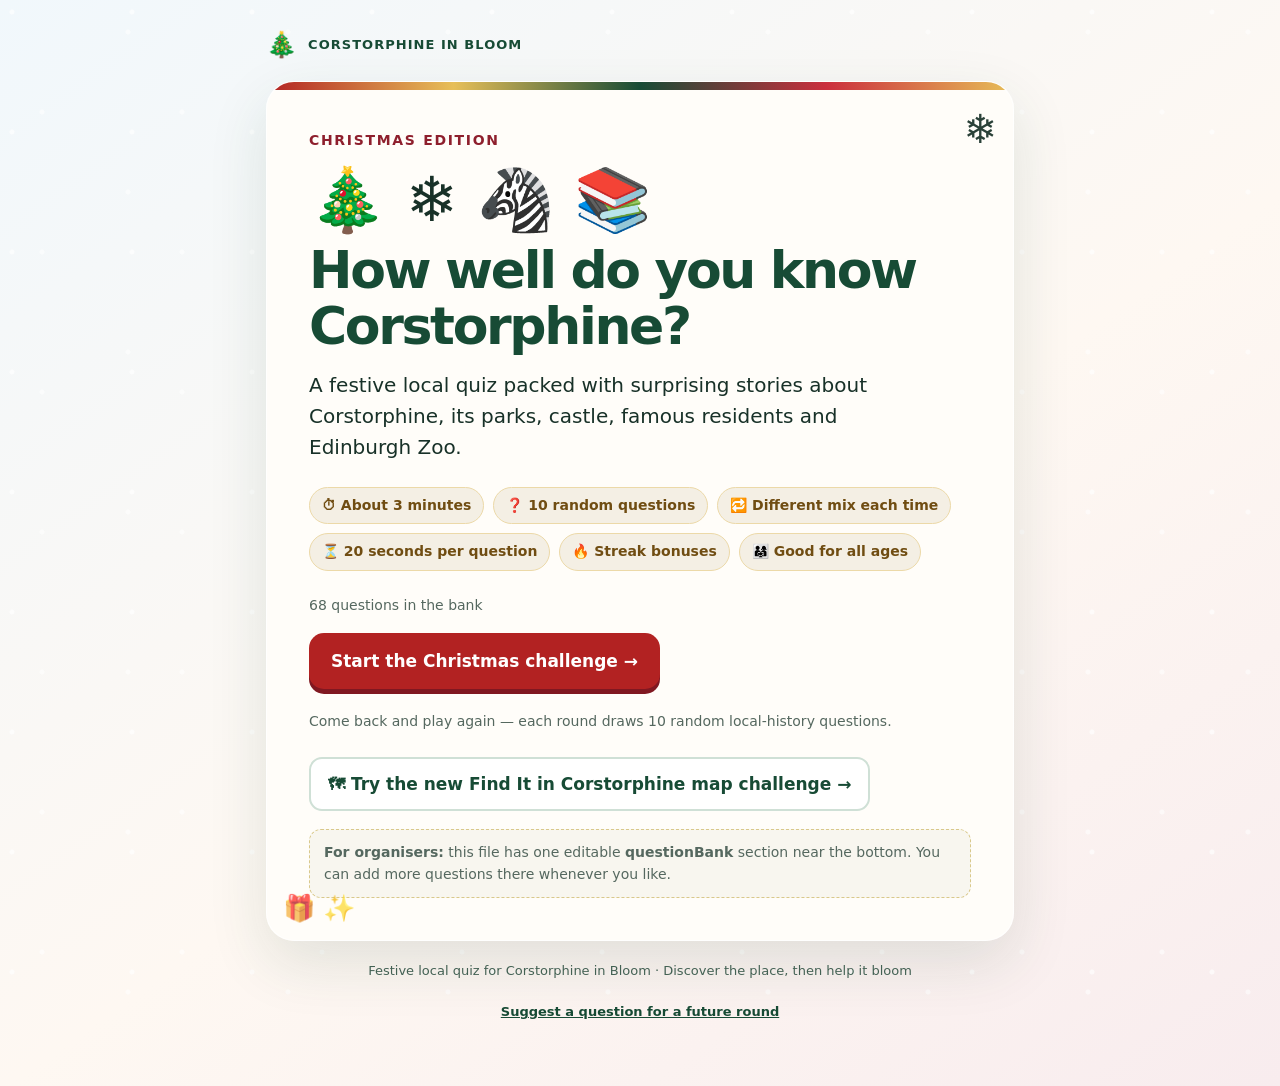
==== commit e1d5cbc7: "Link existing Corstorphine quiz to new geography map challenge" ====
--- a/quiz/index.html
+++ b/quiz/index.html
@@ -49,6 +49,8 @@
 }
 .hidden{display:none!important}
 .decor-top{position:absolute;right:16px;top:16px;font-size:40px;opacity:.92}
+/* Keep festive artwork clear of the quiz scoreboard and progress counter. */
+#game .decor-top{display:none}
 .decor-bottom{position:absolute;left:16px;bottom:12px;font-size:26px;opacity:.75}
 .eyebrow{font-weight:850;font-size:14px;letter-spacing:.12em;text-transform:uppercase;color:#8e1f2d;margin-top:6px}
 .heroart{font-size:62px;line-height:1;margin:18px 0 12px}
@@ -144,7 +146,7 @@
       <span class="pill">👨‍👩‍👧 Good for all ages</span>
     </div>
     <p class="small" id="bankCount">68 questions in the bank</p><button class="primary" id="start">Start the Christmas challenge →</button>
-    <p class="small" style="margin-top:22px">Come back and play again — each round draws 10 questions at random from a bank of 32.</p>
+    <p class="small" style="margin-top:22px">Come back and play again — each round draws 10 random local-history questions.</p><p><a class="secondary" style="display:inline-flex;text-decoration:none;margin-top:8px" href="map.html">🗺 Try the new Find It in Corstorphine map challenge →</a></p>
     <div class="codehint small"><strong>For organisers:</strong> this file has one editable <strong>questionBank</strong> section near the bottom. You can add more questions there whenever you like.</div>
   </section>
 
@@ -152,7 +154,7 @@
     <div class="decor-top" aria-hidden="true">☃️</div>
     <div class="progressrow">
       <span id="counter">Question 1 of 10</span>
-      <span id="runningScore">0 points</span>
+      <span id="runningScore">0 correct / 10</span>
     </div>
     <div class="bar" aria-hidden="true"><div class="fill" id="fill"></div></div><div class="game-stats"><div class="stat" id="timerbox"><strong id="timer">20</strong><span>Seconds left</span></div><div class="stat"><strong id="points">0</strong><span>Total points</span></div><div class="stat"><strong id="streak">0 🔥</strong><span>Correct streak</span></div></div><figure class="question-photo hidden" id="questionPhoto"><img id="questionImage" loading="lazy" alt=""/><figcaption id="photoCredit"></figcaption></figure><div id="bonusToast" class="game-toast" aria-live="polite"></div>
     <div id="qemoji" class="qemoji" aria-hidden="true">🎄</div>
@@ -186,7 +188,7 @@
 
     <div class="actions">
       <a class="primary" style="text-decoration:none;display:inline-flex;align-items:center" href="https://corstorphineinbloom.com/" target="_blank" rel="noopener">See what’s happening ↗</a>
-      <button class="secondary" id="restart">Play again with 10 new questions ↻</button>
+      <button class="secondary" id="restart">Play again with 10 new questions ↻</button><a class="secondary" style="display:inline-flex;text-decoration:none;align-items:center" href="map.html">🗺 Play the map challenge</a>
     </div>
 
     <p class="small" style="margin-top:22px">Questions are adapted from the 2026 Corstorphine Fair parks quiz, with Gyle Park excluded as requested. The bank now includes local inns, shops and street-name stories.</p>
@@ -609,7 +611,7 @@
   locked = false;
   const q = roundQuestions[currentIndex];
   $('counter').textContent = `Question ${currentIndex + 1} of ${roundQuestions.length}`;
-  $('runningScore').textContent = `${score} ${score === 1 ? 'point' : 'points'}`;
+  $('runningScore').textContent = `${score} correct / ${roundQuestions.length}`;
   $('fill').style.width = `${(currentIndex / roundQuestions.length) * 100}%`;
   $('qemoji').textContent = q.emoji;
   showPhoto(q);$('bonusToast').textContent='';
@@ -660,7 +662,7 @@
   $('feedback').append(strong, info);
   $('feedback').classList.remove('hidden');
 
-  $('runningScore').textContent = `${score} ${score === 1 ? 'point' : 'points'}`;
+  $('runningScore').textContent = `${score} correct / ${roundQuestions.length}`;
   $('fill').style.width = `${((currentIndex + 1) / roundQuestions.length) * 100}%`;
   $('hintline').textContent = '';
   $('next').textContent = currentIndex === roundQuestions.length - 1 ? 'See my result →' : 'Next question →';
